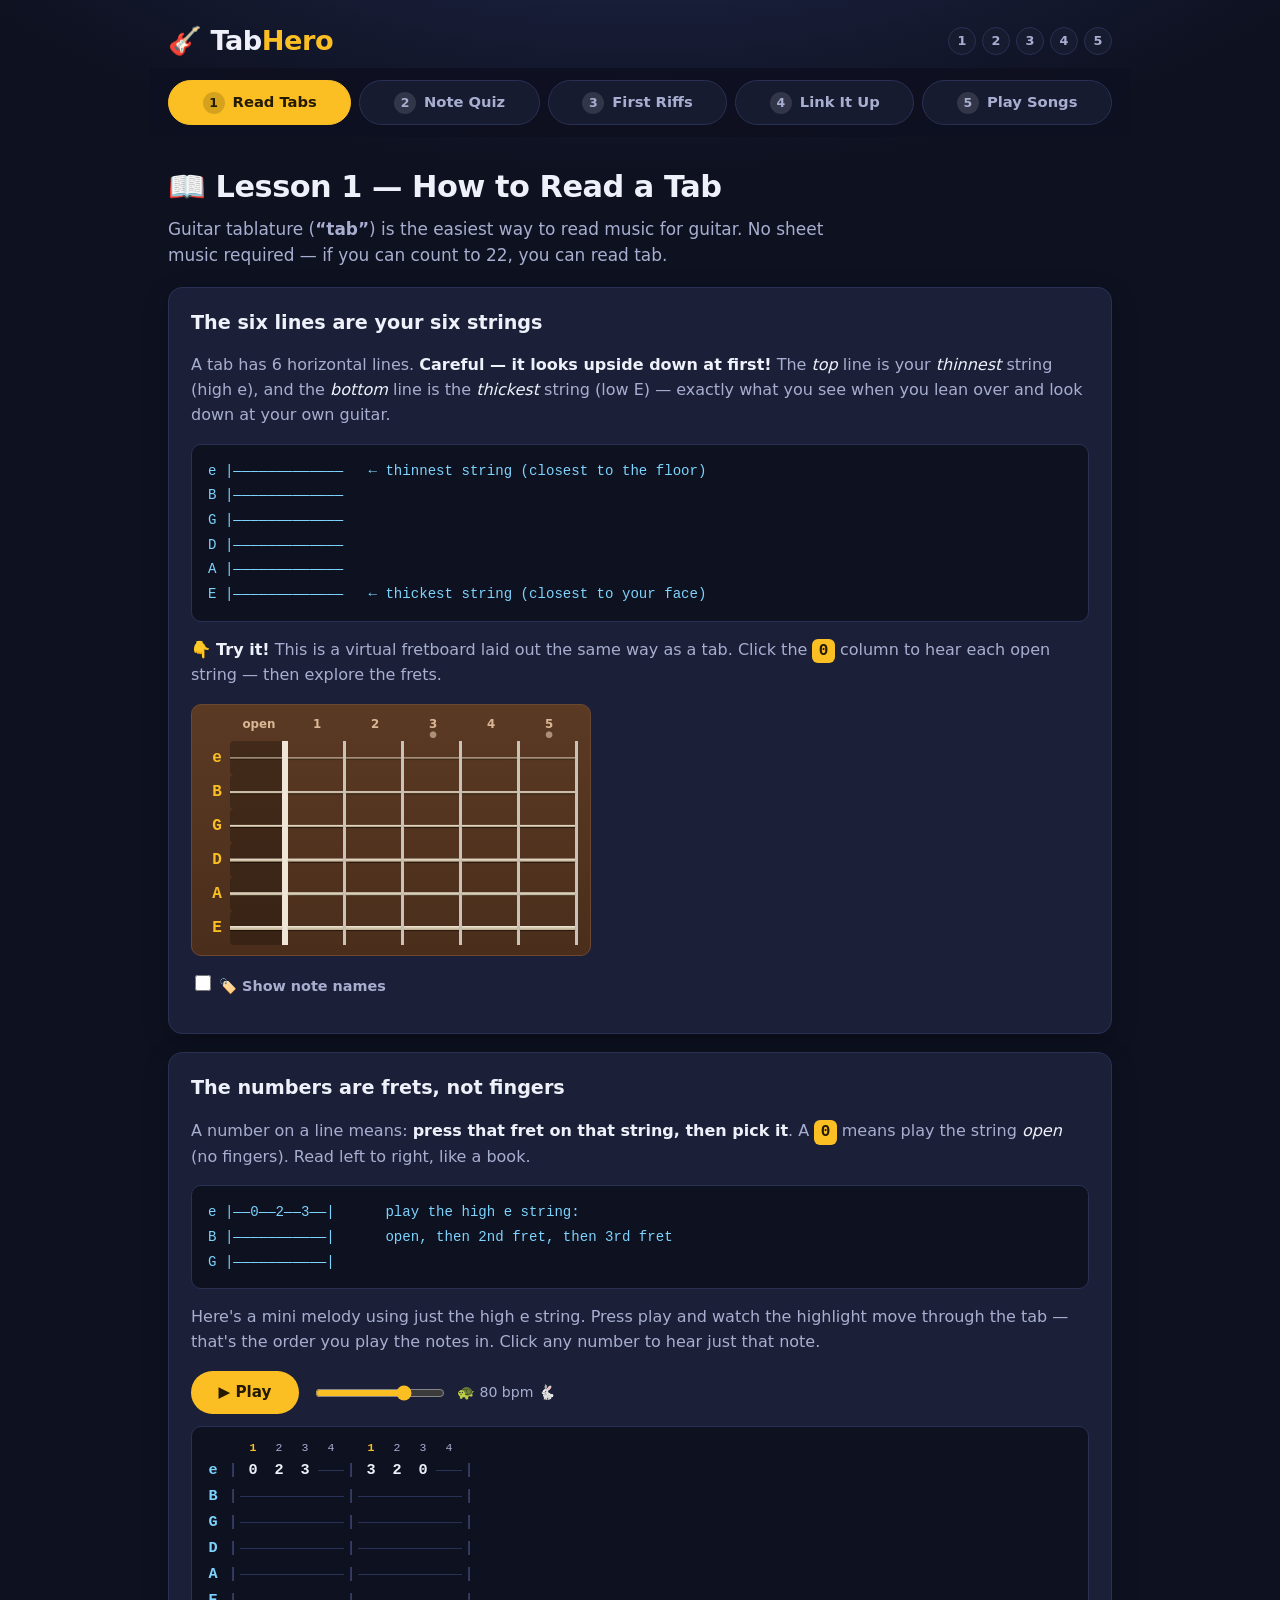
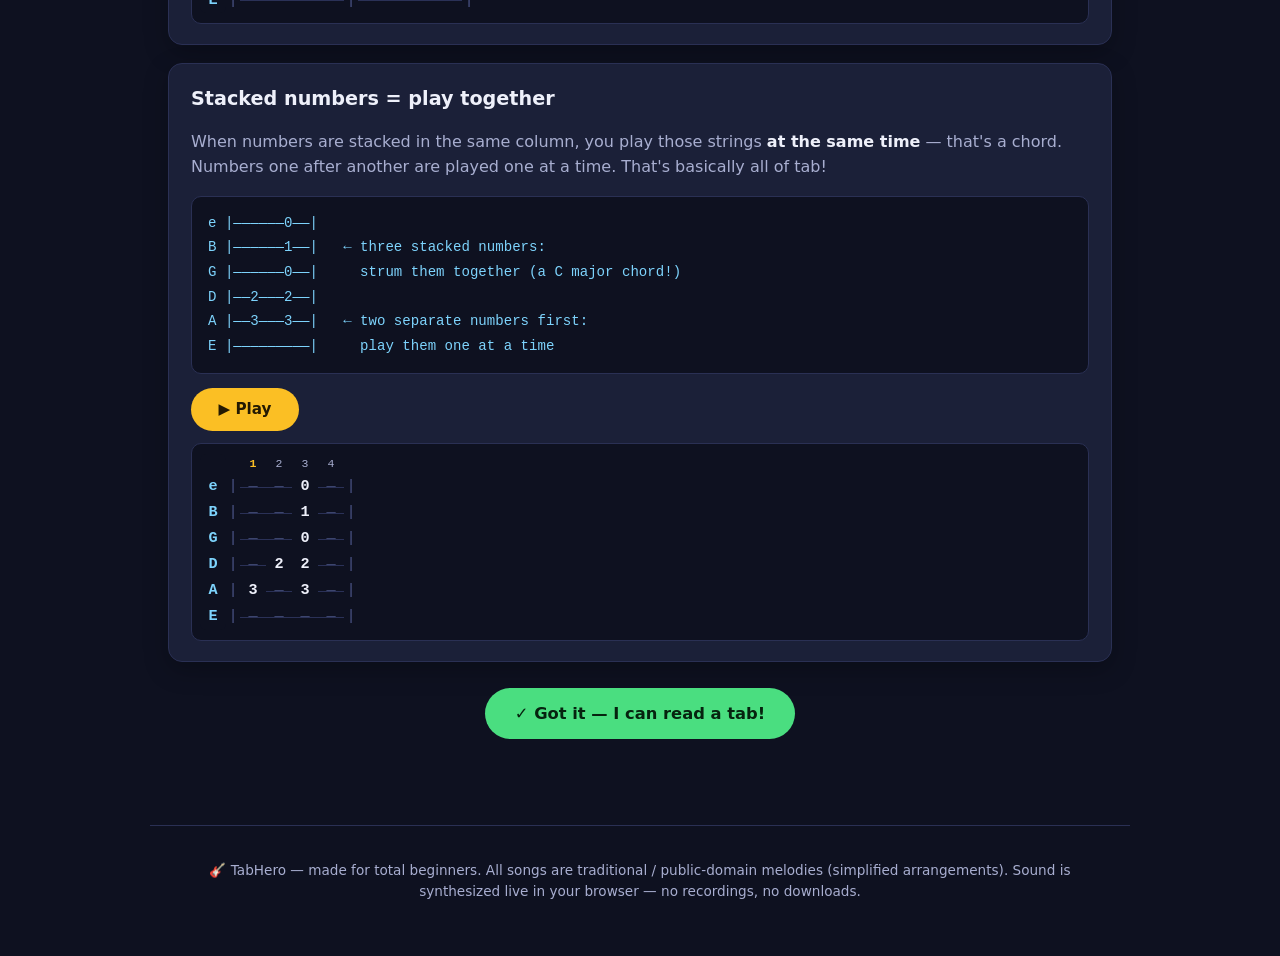
==== index.html @ ada60ce4 "Build TabHero: interactive guitar tab learning site Five-lesson single-page site for total beginners" ====
<!DOCTYPE html>
<html lang="en">
<head>
  <meta charset="UTF-8">
  <meta name="viewport" content="width=device-width, initial-scale=1.0">
  <title>TabHero — Learn Guitar Tabs the Fun Way</title>
  <meta name="description" content="An interactive, beginner-friendly way to learn to read guitar tabs, link riffs together, and play real songs in time.">
  <link rel="stylesheet" href="css/style.css">
  <link rel="icon" href="data:image/svg+xml,<svg xmlns='http://www.w3.org/2000/svg' viewBox='0 0 100 100'><text y='.9em' font-size='90'>🎸</text></svg>">
</head>
<body>

<header class="site-header">
  <div class="logo">🎸 <span>Tab<em>Hero</em></span></div>
  <div class="progress-pips" id="progress-pips" title="Your lesson progress"></div>
</header>

<nav class="lesson-nav" id="lesson-nav">
  <button data-lesson="1"><span class="step">1</span> Read Tabs</button>
  <button data-lesson="2"><span class="step">2</span> Note Quiz</button>
  <button data-lesson="3"><span class="step">3</span> First Riffs</button>
  <button data-lesson="4"><span class="step">4</span> Link It Up</button>
  <button data-lesson="5"><span class="step">5</span> Play Songs</button>
</nav>

<main>

  <!-- ══════════════ LESSON 1 : READING TABS ══════════════ -->
  <section class="lesson" id="lesson-1">
    <h1>📖 Lesson 1 — How to Read a Tab</h1>
    <p class="lead">Guitar tablature (<strong>“tab”</strong>) is the easiest way to read music for guitar.
    No sheet music required — if you can count to 22, you can read tab.</p>

    <div class="card">
      <h2>The six lines are your six strings</h2>
      <p>A tab has 6 horizontal lines. <strong>Careful — it looks upside down at first!</strong>
      The <em>top</em> line is your <em>thinnest</em> string (high&nbsp;e), and the <em>bottom</em> line is the
      <em>thickest</em> string (low&nbsp;E) — exactly what you see when you lean over and look down at your own guitar.</p>
      <pre class="tab-example">e |—————————————   ← thinnest string (closest to the floor)
B |—————————————
G |—————————————
D |—————————————
A |—————————————
E |—————————————   ← thickest string (closest to your face)</pre>
      <p>👇 <strong>Try it!</strong> This is a virtual fretboard laid out the same way as a tab.
      Click the <span class="chip">0</span> column to hear each open string — then explore the frets.</p>
      <div id="fretboard-intro"></div>
    </div>

    <div class="card">
      <h2>The numbers are frets, not fingers</h2>
      <p>A number on a line means: <strong>press that fret on that string, then pick it</strong>.
      A <span class="chip">0</span> means play the string <em>open</em> (no fingers). Read left&nbsp;to&nbsp;right, like a book.</p>
      <pre class="tab-example">e |——0——2——3——|      play the high e string:
B |———————————|      open, then 2nd fret, then 3rd fret
G |———————————|</pre>
      <p>Here's a mini melody using just the high e string. Press play and watch the
      highlight move through the tab — that's the order you play the notes in. Click any number to hear just that note.</p>
      <div id="player-demo1"></div>
    </div>

    <div class="card">
      <h2>Stacked numbers = play together</h2>
      <p>When numbers are stacked in the same column, you play those strings <strong>at the same time</strong> —
      that's a chord. Numbers one after another are played one at a time. That's basically all of tab!</p>
      <pre class="tab-example">e |——————0——|
B |——————1——|   ← three stacked numbers:
G |——————0——|     strum them together (a C major chord!)
D |——2———2——|
A |——3———3——|   ← two separate numbers first:
E |—————————|     play them one at a time</pre>
      <div id="player-demo2"></div>
    </div>

    <div class="done-row">
      <button class="btn btn-done" data-complete="1">✓ Got it — I can read a tab!</button>
    </div>
  </section>

  <!-- ══════════════ LESSON 2 : NOTE QUIZ ══════════════ -->
  <section class="lesson" id="lesson-2" hidden>
    <h1>🎯 Lesson 2 — Find That Note!</h1>
    <p class="lead">Time to make it stick. We show you a note in tab —
    you find it on the fretboard. Get <strong>8 out of 10</strong> to pass.</p>

    <div class="card quiz-card">
      <div class="quiz-status">
        <span id="quiz-round">Ready?</span>
        <span id="quiz-score"></span>
        <span id="quiz-best"></span>
      </div>
      <div class="quiz-stage">
        <div class="quiz-prompt">
          <p id="quiz-instruction">Press <strong>Start</strong> and click the fretboard position shown in the tab.</p>
          <pre class="tab-example quiz-tab" id="quiz-tab" hidden></pre>
          <div id="quiz-feedback" class="quiz-feedback"></div>
        </div>
        <div id="fretboard-quiz"></div>
      </div>
      <div class="quiz-controls">
        <button class="btn btn-primary" id="quiz-start">▶ Start Quiz</button>
      </div>
    </div>
  </section>

  <!-- ══════════════ LESSON 3 : FIRST RIFFS ══════════════ -->
  <section class="lesson" id="lesson-3" hidden>
    <h1>🤘 Lesson 3 — Your First Riffs</h1>
    <p class="lead">A <strong>riff</strong> is a short, repeatable phrase — the LEGO brick of every song.
    Learn each one slowly, loop it until it's boring, <em>then</em> speed it up.</p>

    <div class="card">
      <h2>Riff 1 · “Thunder Steps” <span class="tag">one string only</span></h2>
      <p>Everything happens on the low E string (bottom line). Use the
      <strong>Loop</strong> switch and drag the tempo down to 60–70% until your fingers know the way.</p>
      <div id="player-riff1"></div>
    </div>

    <div class="card">
      <h2>Riff 2 · “The Staircase” <span class="tag">E minor pentatonic</span></h2>
      <p>This walks up the most famous scale in rock — up one bar, back down the next.
      Notice how the tab moves from the bottom line (thick strings) toward the top (thin strings) as the notes go higher.</p>
      <div id="player-riff2"></div>
    </div>

    <div class="card">
      <h2>Riff 3 · “Boogie Bar” <span class="tag">two notes at once</span></h2>
      <p>Stacked numbers! Hold the low E open and rock your finger between frets 2 and 4 on the A string.
      This exact move powers about a million blues and rock'n'roll songs.</p>
      <div id="player-riff3"></div>
    </div>

    <div class="done-row">
      <button class="btn btn-done" data-complete="3">✓ I can play a riff!</button>
    </div>
  </section>

  <!-- ══════════════ LESSON 4 : LINKING ══════════════ -->
  <section class="lesson" id="lesson-4" hidden>
    <h1>🔗 Lesson 4 — Link It Up</h1>
    <p class="lead">Songs are just riffs glued together <strong>without stopping the beat</strong>.
    The secret: while your pick plays the <em>last</em> note of riff A, your eyes and fretting hand
    are already moving to the <em>first</em> note of riff B.</p>

    <div class="card">
      <h2>Step 1 · Riff A, on its own</h2>
      <div id="player-linkA"></div>
    </div>
    <div class="card">
      <h2>Step 2 · Riff B, on its own</h2>
      <p>Same shape as riff A, moved to the A string — so the transition is just a small hop of your hand.</p>
      <div id="player-linkB"></div>
    </div>
    <div class="card">
      <h2>Step 3 · A + B, seamlessly</h2>
      <p>Now play them back-to-back. Turn on <strong>Loop</strong> and keep going around: A → B → A → B…
      If you stumble at the seam, slow down — a clean slow loop beats a sloppy fast one, every time.</p>
      <div id="player-linkAB"></div>
      <div class="trainer-row">
        <label class="switch-label">
          <input type="checkbox" id="speed-trainer">
          <span>🚀 <strong>Speed Trainer</strong> — each time the loop repeats, tempo climbs +5% (up to 120%). How far can you keep up?</span>
        </label>
      </div>
    </div>

    <div class="done-row">
      <button class="btn btn-done" data-complete="4">✓ I can link riffs together!</button>
    </div>
  </section>

  <!-- ══════════════ LESSON 5 : SONGS ══════════════ -->
  <section class="lesson" id="lesson-5" hidden>
    <h1>🎵 Lesson 5 — Play Real Songs</h1>
    <p class="lead">Everything comes together: read the tab, keep the timing, play the song.
    Use <strong>Listen</strong> to hear it, then flip on <strong>🎮 Play-Along</strong> to test your timing —
    tap <kbd>Space</kbd> (or the big pad) exactly when each note should sound. You get a 4-beat count-in.</p>

    <div class="song-picker" id="song-picker"></div>

    <div class="card">
      <div class="song-header">
        <h2 id="song-title"></h2>
        <div class="song-stars" id="song-stars" title="Your best play-along score"></div>
      </div>
      <p id="song-blurb" class="song-blurb"></p>
      <div id="player-song"></div>

      <div class="playalong-row">
        <label class="switch-label">
          <input type="checkbox" id="playalong-toggle">
          <span>🎮 <strong>Play-Along Mode</strong> — you play the notes, we keep the beat</span>
        </label>
      </div>

      <div id="playalong-ui" hidden>
        <div class="pa-hud">
          <div class="pa-stat"><span id="pa-combo">0</span><label>combo</label></div>
          <div class="pa-msg" id="pa-msg">Press play, wait for the count-in…</div>
          <div class="pa-stat"><span id="pa-score">0</span><label>points</label></div>
        </div>
        <button id="tap-pad" class="tap-pad">TAP<small>or press Space</small></button>
      </div>
      <div id="pa-results" class="pa-results" hidden></div>
    </div>
  </section>

</main>

<footer class="site-footer">
  <p>🎸 TabHero — made for total beginners. All songs are traditional / public-domain melodies (simplified arrangements).
  Sound is synthesized live in your browser — no recordings, no downloads.</p>
</footer>

<script src="js/audio.js"></script>
<script src="js/data.js"></script>
<script src="js/fretboard.js"></script>
<script src="js/tabplayer.js"></script>
<script src="js/main.js"></script>
</body>
</html>
---- css/style.css ----
/* TabHero — warm stage-light look: dark navy, amber accents. */

:root {
  --bg: #0e1120;
  --bg-soft: #171b30;
  --card: #1b2038;
  --card-edge: #2a3054;
  --ink: #eef0fa;
  --ink-dim: #a8aed0;
  --amber: #fbbf24;
  --amber-deep: #f59e0b;
  --orange: #fb7742;
  --green: #4ade80;
  --red: #f87171;
  --blue: #7dd3fc;
  --radius: 14px;
  --mono: "SFMono-Regular", Consolas, "Liberation Mono", Menlo, monospace;
}

* { box-sizing: border-box; }

body {
  margin: 0;
  background: var(--bg);
  background-image: radial-gradient(1100px 500px at 50% -180px, #232b52 0%, transparent 70%);
  color: var(--ink);
  font-family: system-ui, -apple-system, "Segoe UI", Roboto, sans-serif;
  line-height: 1.55;
}

main { max-width: 980px; margin: 0 auto; padding: 0 18px 60px; }

/* ── header & nav ─────────────────────────────────────────── */

.site-header {
  display: flex; align-items: center; justify-content: space-between;
  max-width: 980px; margin: 0 auto; padding: 20px 18px 6px;
}
.logo { font-size: 1.7rem; font-weight: 800; letter-spacing: -0.5px; }
.logo em { color: var(--amber); font-style: normal; }

.progress-pips { display: flex; gap: 6px; }
.pip {
  width: 28px; height: 28px; border-radius: 50%;
  display: grid; place-items: center;
  font-size: 0.8rem; font-weight: 700;
  background: var(--bg-soft); color: var(--ink-dim);
  border: 1px solid var(--card-edge);
}
.pip.done { background: var(--green); color: #06230f; border-color: var(--green); }

.lesson-nav {
  position: sticky; top: 0; z-index: 20;
  display: flex; gap: 8px; flex-wrap: wrap;
  max-width: 980px; margin: 0 auto; padding: 12px 18px;
  background: color-mix(in srgb, var(--bg) 88%, transparent);
  backdrop-filter: blur(8px);
}
.lesson-nav button {
  flex: 1 1 auto;
  display: flex; align-items: center; justify-content: center; gap: 8px;
  padding: 10px 14px;
  font: inherit; font-weight: 650; font-size: 0.92rem;
  color: var(--ink-dim);
  background: var(--bg-soft);
  border: 1px solid var(--card-edge);
  border-radius: 999px;
  cursor: pointer;
  transition: all 0.15s;
}
.lesson-nav button:hover { color: var(--ink); border-color: var(--amber-deep); }
.lesson-nav button.active {
  background: var(--amber); border-color: var(--amber);
  color: #241a02;
}
.lesson-nav .step {
  width: 22px; height: 22px; border-radius: 50%;
  display: grid; place-items: center;
  background: rgba(255,255,255,0.12);
  font-size: 0.78rem;
}
.lesson-nav button.active .step { background: rgba(0,0,0,0.15); }
.lesson-nav button.done .step { background: var(--green); color: #06230f; }
.lesson-nav button.done .step::before { content: "✓"; }
.lesson-nav button.done .step { font-size: 0; }
.lesson-nav button.done .step::before { font-size: 0.78rem; }

/* ── lessons & cards ──────────────────────────────────────── */

.lesson h1 { font-size: 1.9rem; margin: 26px 0 6px; letter-spacing: -0.5px; }
.lead { color: var(--ink-dim); font-size: 1.06rem; max-width: 62ch; margin-top: 0; }

.card {
  background: var(--card);
  border: 1px solid var(--card-edge);
  border-radius: var(--radius);
  padding: 20px 22px;
  margin: 18px 0;
  box-shadow: 0 8px 24px rgba(0, 0, 0, 0.25);
}
.card h2 { margin: 0 0 8px; font-size: 1.2rem; }
.card p { color: var(--ink-dim); }
.card strong, .card em { color: var(--ink); }

.tag {
  font-size: 0.72rem; font-weight: 700; text-transform: uppercase; letter-spacing: 0.06em;
  background: rgba(125, 211, 252, 0.14); color: var(--blue);
  padding: 3px 9px; border-radius: 999px; vertical-align: 2px; margin-left: 6px;
}
.chip {
  display: inline-block; min-width: 1.4em; text-align: center;
  background: var(--amber); color: #241a02;
  border-radius: 6px; font-weight: 800; font-family: var(--mono); padding: 0 4px;
}
kbd {
  background: var(--bg-soft); border: 1px solid var(--card-edge); border-bottom-width: 3px;
  border-radius: 6px; padding: 1px 8px; font-family: var(--mono); font-size: 0.9em;
}

.tab-example {
  font-family: var(--mono);
  font-size: 0.88rem;
  line-height: 1.75;
  background: var(--bg);
  border: 1px solid var(--card-edge);
  border-radius: 10px;
  padding: 14px 16px;
  overflow-x: auto;
  color: var(--blue);
}

.done-row { text-align: center; margin: 26px 0; }

/* ── buttons ──────────────────────────────────────────────── */

.btn {
  font: inherit; font-weight: 700;
  border: none; border-radius: 999px;
  padding: 10px 22px;
  cursor: pointer;
  transition: transform 0.1s, filter 0.15s;
}
.btn:hover { filter: brightness(1.1); }
.btn:active { transform: scale(0.96); }
.btn-primary { background: var(--amber); color: #241a02; }
.btn-done { background: var(--green); color: #06230f; font-size: 1.02rem; padding: 13px 30px; }
.btn-done.celebrate { animation: pop-in 0.35s; }
@keyframes pop-in { 0% { transform: scale(0.8); } 60% { transform: scale(1.12); } 100% { transform: scale(1); } }

/* ── tab player ───────────────────────────────────────────── */

.tabplayer { margin-top: 14px; }

.tp-controls {
  display: flex; align-items: center; gap: 14px; flex-wrap: wrap;
  margin-bottom: 12px;
}
.btn-play {
  background: var(--amber); color: #241a02;
  min-width: 108px;
  font-size: 0.95rem;
}
.btn-play.playing { background: var(--orange); color: #2b0d02; }
.tp-status { color: var(--amber); font-weight: 700; min-width: 90px; }
.tp-status:empty { display: none; }

.tp-tempo { display: flex; align-items: center; gap: 10px; color: var(--ink-dim); font-size: 0.88rem; }
.tp-tempo input[type="range"] { accent-color: var(--amber); width: 130px; }
.tp-toggle {
  color: var(--ink-dim); font-size: 0.9rem; font-weight: 600;
  display: inline-flex; align-items: center; gap: 4px; cursor: pointer;
  user-select: none;
}
.tp-toggle input { accent-color: var(--amber); width: 16px; height: 16px; }

.tab-scroll {
  overflow-x: auto;
  background: var(--bg);
  border: 1px solid var(--card-edge);
  border-radius: 10px;
  padding: 10px 8px;
  scrollbar-color: var(--card-edge) transparent;
}
.tab-grid { display: flex; width: max-content; }

.tab-col { display: flex; flex-direction: column; border-radius: 6px; }
.tab-cell {
  font-family: var(--mono);
  font-size: 0.95rem;
  min-width: 26px; height: 26px;
  display: grid; place-items: center;
  color: #3d466f;
  position: relative;
}
/* draw the string line through every cell */
.tab-cell::before {
  content: ""; position: absolute; left: 0; right: 0; top: 50%;
  border-top: 1px solid #2a3157; z-index: 0;
}
.tab-cell { z-index: 1; }
.tab-cell > * { position: relative; }
.tab-beat {
  height: 20px; font-size: 0.72rem; color: var(--ink-dim);
  display: grid; place-items: center; font-family: var(--mono);
}
.tab-beat-one { color: var(--amber); font-weight: 700; }

.tab-note {
  color: var(--ink);
  font-weight: 700;
  cursor: pointer;
  background: var(--bg);
}
.tab-note::before { border-top-color: transparent; }
.tab-note:hover { color: var(--amber); }
.tab-note.plucked { color: var(--amber); transform: scale(1.3); transition: transform 0.15s; }

.tab-legend { position: sticky; left: 0; z-index: 3; background: var(--bg); }
.tab-legend .tab-name { color: var(--blue); font-weight: 700; }
.tab-legend .tab-cell::before { display: none; }
.tab-bar .tab-cell { color: #4a5486; min-width: 14px; }
.tab-bar .tab-cell::before { display: none; }

.tab-col.playing { background: rgba(251, 191, 36, 0.18); box-shadow: inset 0 0 0 1px var(--amber-deep); }
.tab-col.playing .tab-note { color: var(--amber); }

.tab-col.hit-perfect { background: rgba(74, 222, 128, 0.22); }
.tab-col.hit-good { background: rgba(251, 191, 36, 0.22); }
.tab-col.hit-miss { background: rgba(248, 113, 113, 0.22); }

/* ── fretboard ────────────────────────────────────────────── */

.fretboard-wrap { margin: 16px 0; }
.fretboard {
  display: inline-block;
  background: linear-gradient(180deg, #5b3a24, #4a2e1b);
  border: 1px solid #6d4830;
  border-radius: 10px;
  padding: 10px 12px;
  max-width: 100%;
  overflow-x: auto;
}
.fb-row { display: flex; }
.fb-label {
  width: 26px; display: grid; place-items: center;
  color: var(--amber); font-weight: 800; font-family: var(--mono);
}
.fb-head .fb-label { color: transparent; }
.fb-fretnum {
  width: 58px; text-align: center; color: #d9b795;
  font-size: 0.74rem; font-weight: 700; padding-bottom: 4px;
  position: relative;
}
.fb-fretnum.fb-dot::after {
  content: "●"; display: block; color: rgba(255, 232, 200, 0.5); font-size: 0.55rem; line-height: 0.4;
}
.fb-cell {
  width: 58px; height: 34px;
  position: relative;
  border-right: 3px solid #c9c2b8; /* fret wire */
  display: grid; place-items: center;
}
.fb-open { border-right: 6px solid #efe6d8; background: rgba(0,0,0,0.25); border-radius: 4px 0 0 4px; }
.fb-cell::before {
  content: ""; position: absolute; left: 0; right: 0; top: 50%;
  height: var(--string-weight, 2px);
  transform: translateY(-50%);
  background: linear-gradient(180deg, #f0e8d8, #b9a888);
  box-shadow: 0 1px 1px rgba(0,0,0,0.5);
}
.fb-btn {
  position: relative; z-index: 2;
  width: 26px; height: 26px; border-radius: 50%;
  background: transparent; border: none; cursor: pointer;
  transition: background 0.12s;
}
.fb-btn:hover { background: rgba(251, 191, 36, 0.35); }
.fb-btn.ring { animation: pluck-ring 0.45s ease-out; }
@keyframes pluck-ring {
  0% { box-shadow: 0 0 0 0 rgba(251, 191, 36, 0.8); background: var(--amber); }
  100% { box-shadow: 0 0 0 16px rgba(251, 191, 36, 0); background: transparent; }
}
.fb-btn.reveal { background: var(--green); box-shadow: 0 0 0 4px rgba(74, 222, 128, 0.4); }
.show-names .fb-btn::after {
  content: attr(data-note);
  position: absolute; inset: 0;
  display: grid; place-items: center;
  font-size: 0.68rem; font-weight: 800; color: #2b1c08;
  background: rgba(240, 232, 216, 0.92); border-radius: 50%;
}
.fb-names-toggle { display: block; margin-top: 8px; }

/* ── quiz ─────────────────────────────────────────────────── */

.quiz-status {
  display: flex; gap: 18px; align-items: baseline;
  font-weight: 700; margin-bottom: 10px; min-height: 1.4em;
}
#quiz-round { color: var(--amber); }
#quiz-score { color: var(--ink-dim); }
#quiz-best { color: var(--ink-dim); margin-left: auto; font-weight: 600; font-size: 0.9rem; }
.quiz-stage { display: flex; gap: 26px; flex-wrap: wrap; align-items: flex-start; }
.quiz-prompt { flex: 0 1 260px; }
.quiz-tab { margin: 10px 0; font-size: 0.95rem; }
.quiz-feedback { font-weight: 800; font-size: 1.05rem; min-height: 1.6em; }
.quiz-feedback.ok { color: var(--green); }
.quiz-feedback.bad { color: var(--red); }
.quiz-controls { margin-top: 14px; }

/* ── lesson 4 ─────────────────────────────────────────────── */

.trainer-row { margin-top: 14px; }
.switch-label {
  display: flex; gap: 10px; align-items: flex-start; cursor: pointer;
  color: var(--ink-dim);
}
.switch-label input { accent-color: var(--amber); width: 18px; height: 18px; margin-top: 3px; flex-shrink: 0; }

/* ── lesson 5 : songs & play-along ────────────────────────── */

.song-picker { display: flex; gap: 10px; flex-wrap: wrap; margin: 18px 0 4px; }
.song-chip {
  font: inherit; text-align: left;
  background: var(--bg-soft); color: var(--ink);
  border: 1px solid var(--card-edge); border-radius: 12px;
  padding: 10px 14px; cursor: pointer;
  display: flex; flex-direction: column; gap: 2px;
  transition: border-color 0.15s, background 0.15s;
}
.song-chip:hover { border-color: var(--amber-deep); }
.song-chip.active { border-color: var(--amber); background: rgba(251, 191, 36, 0.1); }
.song-meta { font-size: 0.78rem; color: var(--amber); letter-spacing: 0.1em; }

.song-header { display: flex; align-items: baseline; justify-content: space-between; gap: 12px; flex-wrap: wrap; }
.song-stars { color: var(--amber); font-size: 1.25rem; letter-spacing: 0.15em; }
.song-blurb { margin-top: 2px; }

.playalong-row { margin-top: 16px; }

.pa-hud {
  display: flex; align-items: center; justify-content: space-between; gap: 14px;
  background: var(--bg); border: 1px solid var(--card-edge); border-radius: 12px;
  padding: 12px 18px; margin-top: 14px;
}
.pa-stat { text-align: center; min-width: 64px; }
.pa-stat span { font-size: 1.5rem; font-weight: 800; color: var(--amber); display: block; }
.pa-stat label { font-size: 0.7rem; text-transform: uppercase; letter-spacing: 0.1em; color: var(--ink-dim); }
.pa-msg { font-weight: 800; font-size: 1.05rem; text-align: center; flex: 1; }

.tap-pad {
  display: block; width: 100%; margin-top: 12px;
  font: inherit; font-size: 1.5rem; font-weight: 900; letter-spacing: 0.2em;
  padding: 22px;
  background: linear-gradient(180deg, var(--amber), var(--amber-deep));
  color: #241a02; border: none; border-radius: 16px;
  cursor: pointer;
  touch-action: manipulation;
  user-select: none;
  box-shadow: 0 6px 0 #92600a;
}
.tap-pad small { display: block; font-size: 0.7rem; letter-spacing: 0.1em; font-weight: 700; opacity: 0.7; }
.tap-pad:active, .tap-pad.pop { transform: translateY(3px); box-shadow: 0 3px 0 #92600a; }
.tap-pad.pop { animation: pad-flash 0.18s; }
@keyframes pad-flash { 0% { filter: brightness(1.35); } 100% { filter: brightness(1); } }

.pa-results {
  text-align: center; margin-top: 16px; padding: 20px;
  background: var(--bg); border: 1px solid var(--amber-deep); border-radius: 12px;
}
.pa-final-stars { font-size: 2.2rem; color: var(--amber); letter-spacing: 0.2em; }
.pa-final-pct { font-size: 1.3rem; font-weight: 800; margin-top: 4px; }
.pa-final-detail { color: var(--ink-dim); margin-top: 6px; }
.pa-final-tip { margin-top: 10px; color: var(--blue); font-weight: 600; }

/* ── footer ───────────────────────────────────────────────── */

.site-footer {
  max-width: 980px; margin: 0 auto; padding: 20px 18px 40px;
  color: var(--ink-dim); font-size: 0.85rem; text-align: center;
  border-top: 1px solid var(--card-edge);
}

@media (max-width: 640px) {
  .lesson-nav button { font-size: 0.8rem; padding: 8px 10px; }
  .lesson-nav .step { display: none; }
  .fb-cell, .fb-fretnum { width: 44px; }
  .quiz-stage { flex-direction: column; }
}
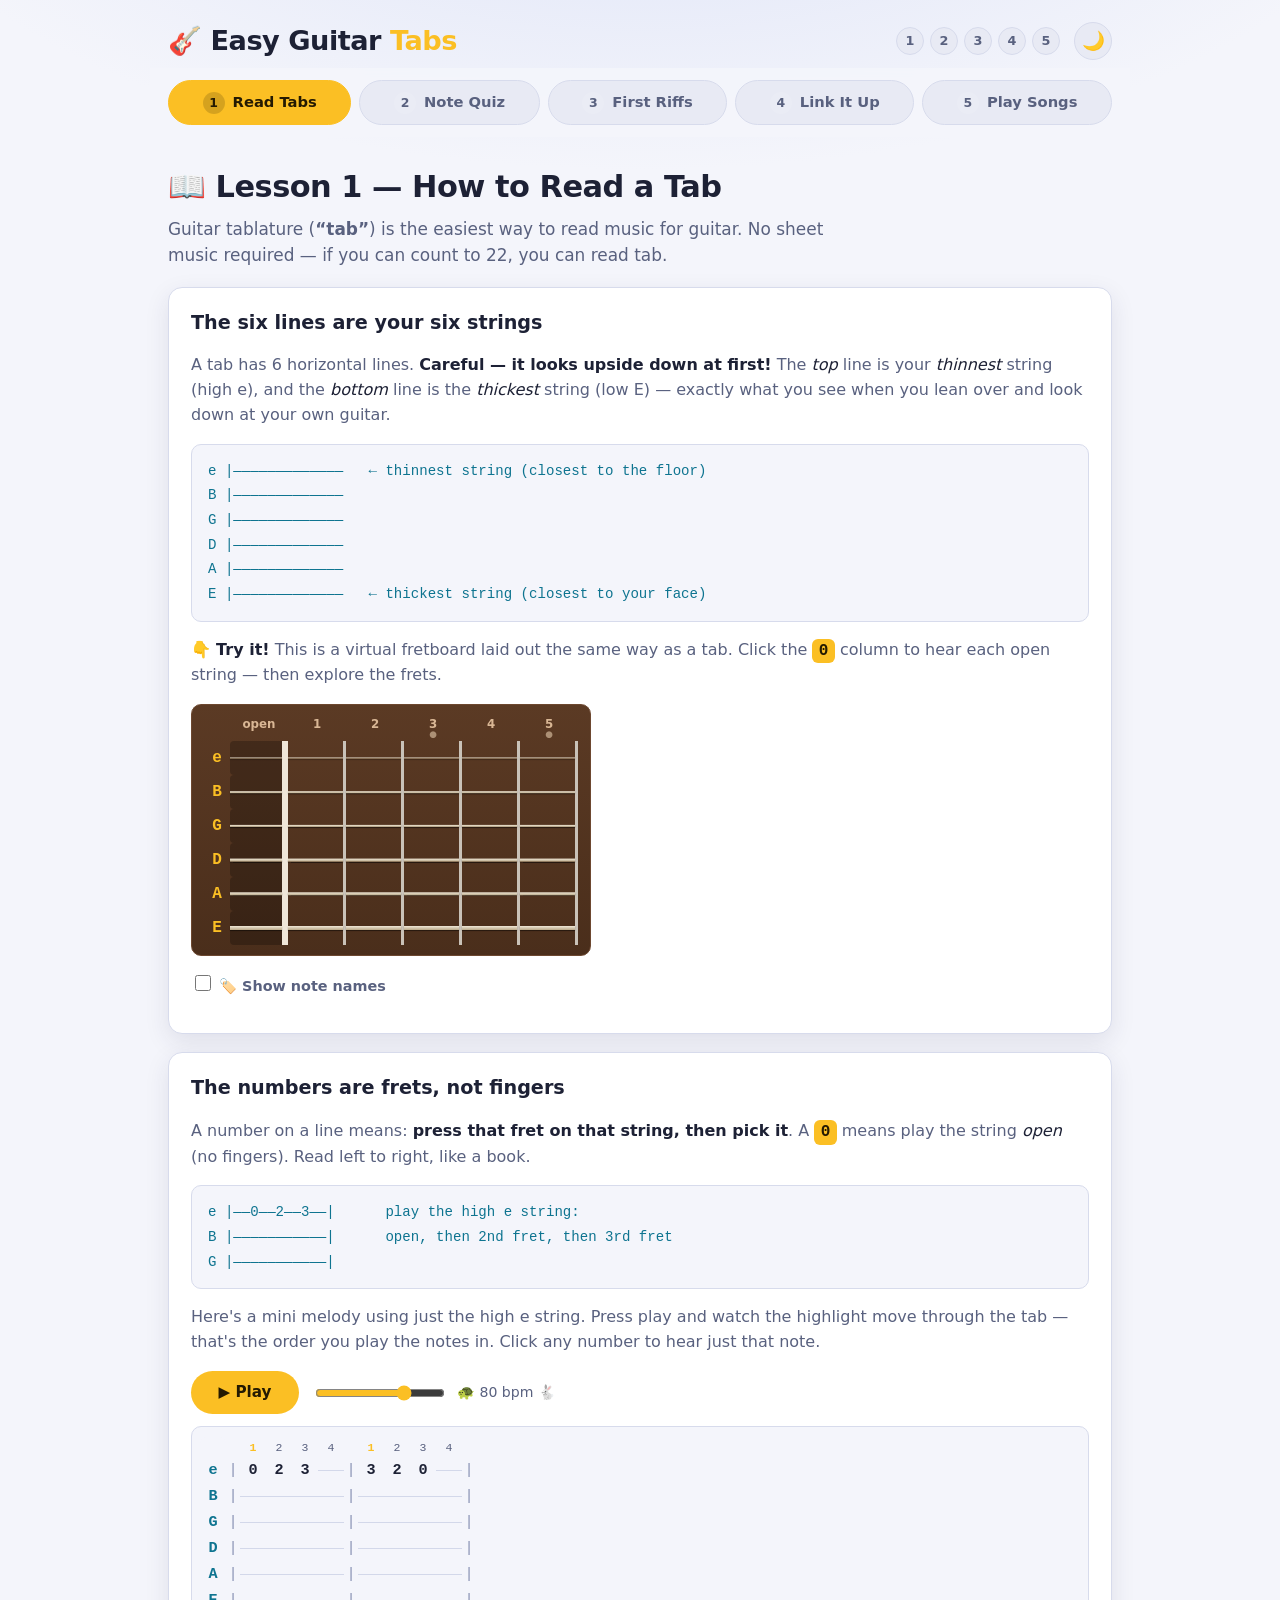
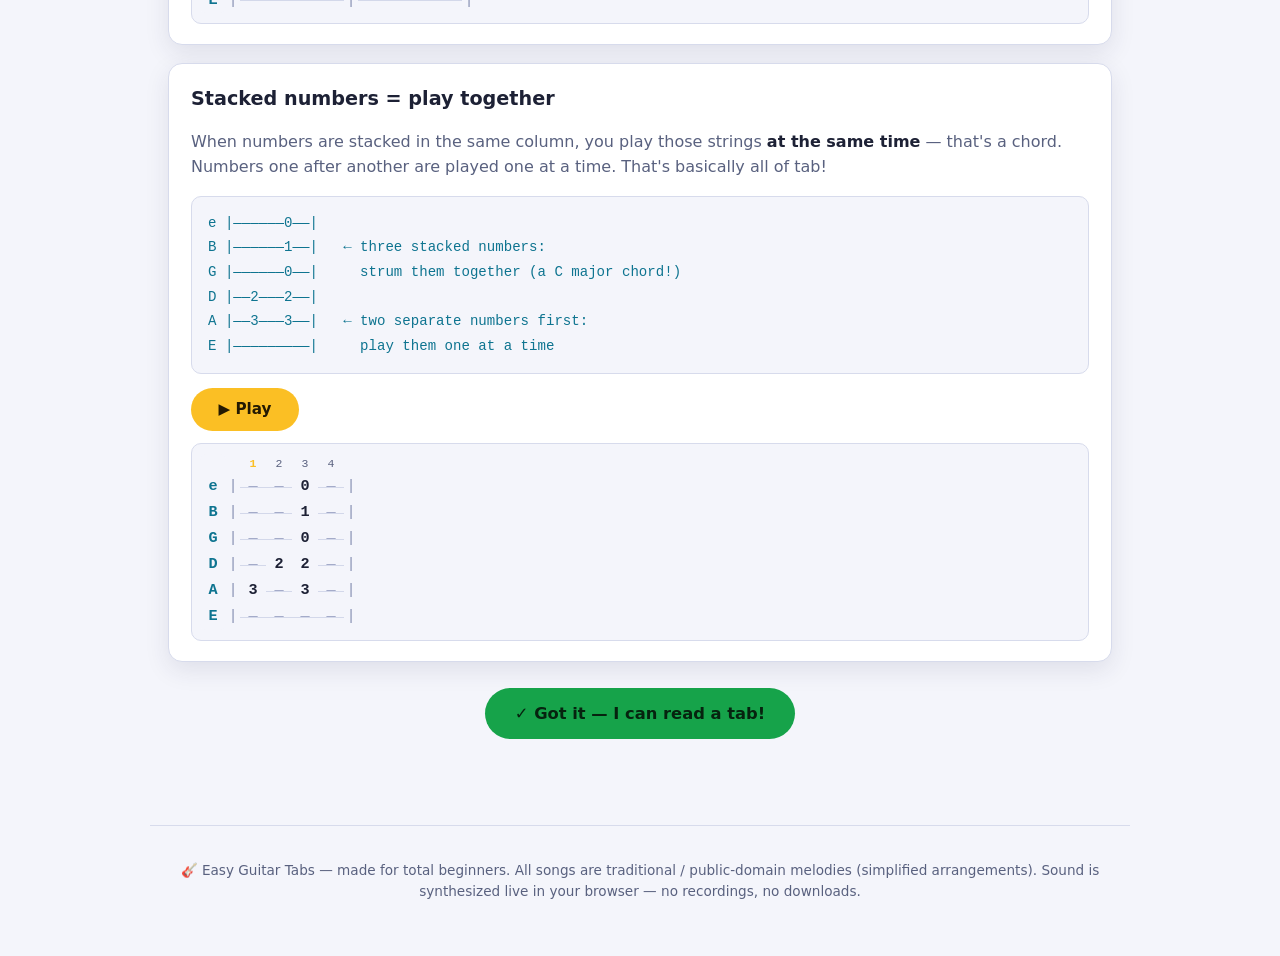
==== commit 3e0cc5a5: "Rename to Easy Guitar Tabs and add light/dark mode Theme follows the system preference on first visi" ====
--- a/index.html
+++ b/index.html
@@ -3,7 +3,7 @@
 <head>
   <meta charset="UTF-8">
   <meta name="viewport" content="width=device-width, initial-scale=1.0">
-  <title>TabHero — Learn Guitar Tabs the Fun Way</title>
+  <title>Easy Guitar Tabs — Learn Guitar Tabs the Fun Way</title>
   <meta name="description" content="An interactive, beginner-friendly way to learn to read guitar tabs, link riffs together, and play real songs in time.">
   <link rel="stylesheet" href="css/style.css">
   <link rel="icon" href="data:image/svg+xml,<svg xmlns='http://www.w3.org/2000/svg' viewBox='0 0 100 100'><text y='.9em' font-size='90'>🎸</text></svg>">
@@ -11,8 +11,11 @@
 <body>
 
 <header class="site-header">
-  <div class="logo">🎸 <span>Tab<em>Hero</em></span></div>
-  <div class="progress-pips" id="progress-pips" title="Your lesson progress"></div>
+  <div class="logo">🎸 <span>Easy Guitar <em>Tabs</em></span></div>
+  <div class="header-right">
+    <div class="progress-pips" id="progress-pips" title="Your lesson progress"></div>
+    <button id="theme-toggle" class="theme-toggle" title="Switch to light mode" aria-label="Toggle light/dark mode">☀️</button>
+  </div>
 </header>
 
 <nav class="lesson-nav" id="lesson-nav">
@@ -208,7 +211,7 @@
 </main>
 
 <footer class="site-footer">
-  <p>🎸 TabHero — made for total beginners. All songs are traditional / public-domain melodies (simplified arrangements).
+  <p>🎸 Easy Guitar Tabs — made for total beginners. All songs are traditional / public-domain melodies (simplified arrangements).
   Sound is synthesized live in your browser — no recordings, no downloads.</p>
 </footer>
 
--- a/css/style.css
+++ b/css/style.css
@@ -1,4 +1,5 @@
-/* TabHero — warm stage-light look: dark navy, amber accents. */
+/* Easy Guitar Tabs — warm stage-light look: dark navy, amber accents.
+ * Light theme swaps the variables below via [data-theme="light"]. */
 
 :root {
   --bg: #0e1120;
@@ -13,8 +14,32 @@
   --green: #4ade80;
   --red: #f87171;
   --blue: #7dd3fc;
+  --halo: #232b52;
+  --tab-dash: #3d466f;
+  --tab-line: #2a3157;
+  --tab-bar-ink: #4a5486;
+  --shadow: 0 8px 24px rgba(0, 0, 0, 0.25);
   --radius: 14px;
   --mono: "SFMono-Regular", Consolas, "Liberation Mono", Menlo, monospace;
+  color-scheme: dark;
+}
+
+:root[data-theme="light"] {
+  --bg: #f4f5fb;
+  --bg-soft: #e8eaf4;
+  --card: #ffffff;
+  --card-edge: #d7dbec;
+  --ink: #1d2135;
+  --ink-dim: #59617f;
+  --green: #16a34a;
+  --red: #dc2626;
+  --blue: #0e7490;
+  --halo: #dde3f7;
+  --tab-dash: #a3abc9;
+  --tab-line: #d3d8ea;
+  --tab-bar-ink: #8a93b5;
+  --shadow: 0 8px 24px rgba(35, 43, 82, 0.1);
+  color-scheme: light;
 }
 
 * { box-sizing: border-box; }
@@ -22,7 +47,7 @@
 body {
   margin: 0;
   background: var(--bg);
-  background-image: radial-gradient(1100px 500px at 50% -180px, #232b52 0%, transparent 70%);
+  background-image: radial-gradient(1100px 500px at 50% -180px, var(--halo) 0%, transparent 70%);
   color: var(--ink);
   font-family: system-ui, -apple-system, "Segoe UI", Roboto, sans-serif;
   line-height: 1.55;
@@ -38,6 +63,19 @@
 }
 .logo { font-size: 1.7rem; font-weight: 800; letter-spacing: -0.5px; }
 .logo em { color: var(--amber); font-style: normal; }
+
+.header-right { display: flex; align-items: center; gap: 14px; }
+.theme-toggle {
+  width: 38px; height: 38px;
+  font-size: 1.15rem; line-height: 1;
+  background: var(--bg-soft);
+  border: 1px solid var(--card-edge);
+  border-radius: 50%;
+  cursor: pointer;
+  transition: border-color 0.15s, transform 0.1s;
+}
+.theme-toggle:hover { border-color: var(--amber-deep); }
+.theme-toggle:active { transform: scale(0.92); }
 
 .progress-pips { display: flex; gap: 6px; }
 .pip {
@@ -96,7 +134,7 @@
   border-radius: var(--radius);
   padding: 20px 22px;
   margin: 18px 0;
-  box-shadow: 0 8px 24px rgba(0, 0, 0, 0.25);
+  box-shadow: var(--shadow);
 }
 .card h2 { margin: 0 0 8px; font-size: 1.2rem; }
 .card p { color: var(--ink-dim); }
@@ -189,13 +227,13 @@
   font-size: 0.95rem;
   min-width: 26px; height: 26px;
   display: grid; place-items: center;
-  color: #3d466f;
+  color: var(--tab-dash);
   position: relative;
 }
 /* draw the string line through every cell */
 .tab-cell::before {
   content: ""; position: absolute; left: 0; right: 0; top: 50%;
-  border-top: 1px solid #2a3157; z-index: 0;
+  border-top: 1px solid var(--tab-line); z-index: 0;
 }
 .tab-cell { z-index: 1; }
 .tab-cell > * { position: relative; }
@@ -218,7 +256,7 @@
 .tab-legend { position: sticky; left: 0; z-index: 3; background: var(--bg); }
 .tab-legend .tab-name { color: var(--blue); font-weight: 700; }
 .tab-legend .tab-cell::before { display: none; }
-.tab-bar .tab-cell { color: #4a5486; min-width: 14px; }
+.tab-bar .tab-cell { color: var(--tab-bar-ink); min-width: 14px; }
 .tab-bar .tab-cell::before { display: none; }
 
 .tab-col.playing { background: rgba(251, 191, 36, 0.18); box-shadow: inset 0 0 0 1px var(--amber-deep); }
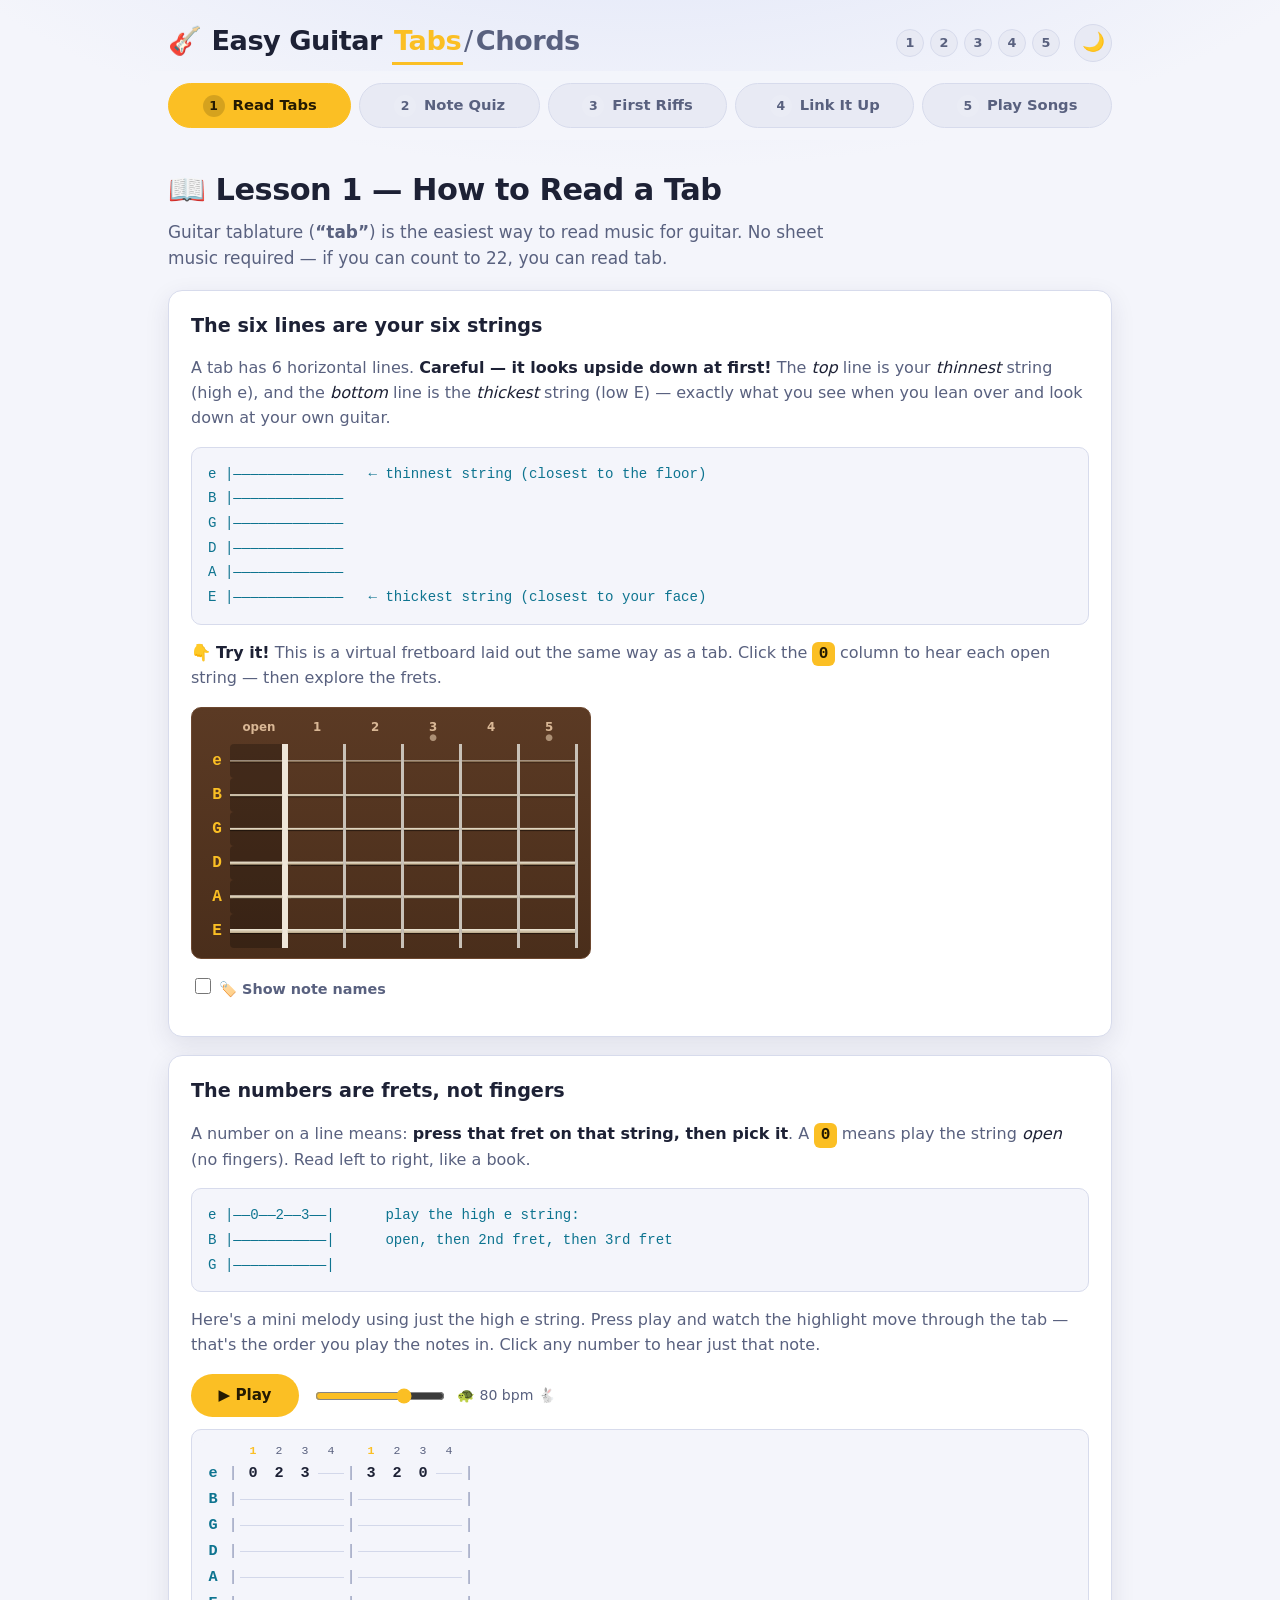
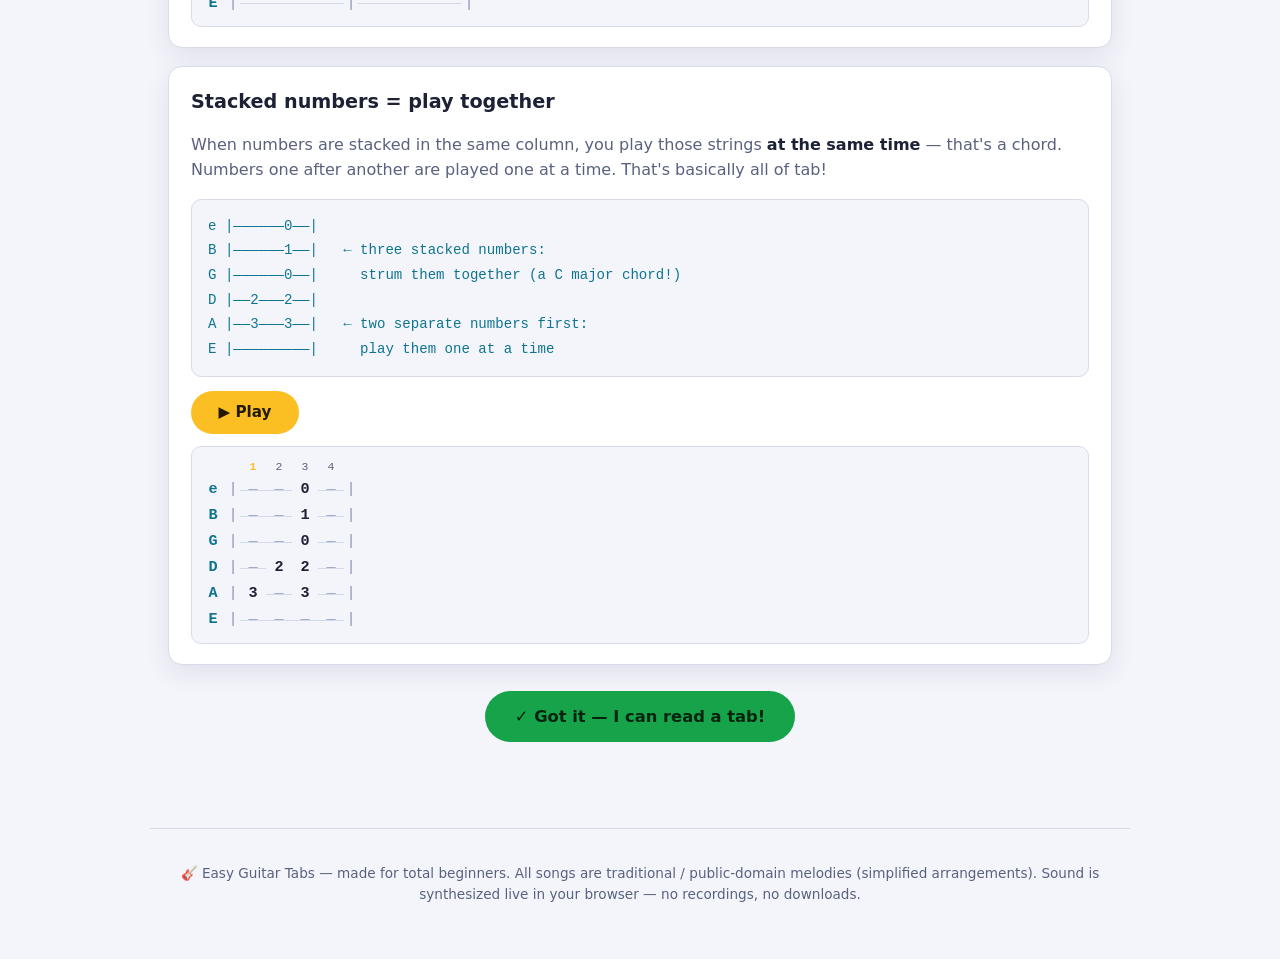
==== commit 5a14895f: "Add Chords learning track with Tabs/Chords switch in the title The title is now 'Easy Guitar Tabs/Ch" ====
--- a/index.html
+++ b/index.html
@@ -11,7 +11,11 @@
 <body>
 
 <header class="site-header">
-  <div class="logo">🎸 <span>Easy Guitar <em>Tabs</em></span></div>
+  <div class="logo">🎸 <span>Easy Guitar</span>
+    <span class="mode-switch" id="mode-switch" title="Choose what to learn">
+      <button data-mode="tabs" class="active">Tabs</button><span class="mode-slash">/</span><button data-mode="chords">Chords</button>
+    </span>
+  </div>
   <div class="header-right">
     <div class="progress-pips" id="progress-pips" title="Your lesson progress"></div>
     <button id="theme-toggle" class="theme-toggle" title="Switch to light mode" aria-label="Toggle light/dark mode">☀️</button>
@@ -208,6 +212,182 @@
     </div>
   </section>
 
+  <!-- ╔════════════════ CHORDS TRACK ════════════════╗ -->
+
+  <!-- ══════════════ CHORDS LESSON 1 : READING CHORD CHARTS ══════════════ -->
+  <section class="lesson" id="lesson-c1" hidden>
+    <h1>📖 Lesson 1 — How to Read a Chord Chart</h1>
+    <p class="lead">A <strong>chord</strong> is several notes played at once — the full, rich sound behind
+    every song you've ever sung along to. Chord charts show you exactly where your fingers go.</p>
+
+    <div class="card">
+      <h2>The chart is a photo of your fretboard</h2>
+      <p>Imagine standing your guitar upright and looking at the front of the neck — that's a chord chart.
+      <strong>Heads up: it's turned 90° from tab!</strong></p>
+      <ul class="explain-list">
+        <li>🪵 <strong>Vertical lines</strong> are strings — thickest (low&nbsp;E) on the <em>left</em>, thinnest (high&nbsp;e) on the right</li>
+        <li>➖ <strong>Horizontal lines</strong> are frets; the thick bar at the top is the nut</li>
+        <li>🟡 <strong>Dots</strong> show where to press. The number inside is <em>which finger</em>:
+            1&nbsp;=&nbsp;index, 2&nbsp;=&nbsp;middle, 3&nbsp;=&nbsp;ring, 4&nbsp;=&nbsp;pinky
+            <em>(unlike tab, where numbers mean frets!)</em></li>
+        <li>○ above a string = play it <strong>open</strong> &nbsp;·&nbsp; ✕ = <strong>don't play</strong> that string</li>
+      </ul>
+      <p>👇 <strong>Try it!</strong> This is E&nbsp;minor — the easiest chord on the guitar, and it sounds
+      moody and huge. Tap the chart to strum it.</p>
+      <div class="chord-row" id="chord-intro"></div>
+    </div>
+
+    <div class="card">
+      <h2>Meet your first three chords</h2>
+      <p>These three shapes already unlock real songs. Strum each one and listen to its character:
+      <strong>minor</strong> chords (Em, Am) sound moody, <strong>major</strong> chords (D) sound bright and happy.</p>
+      <div class="chord-row" id="chord-first-three"></div>
+      <p>💡 Press your fingertips down just behind the fret wire, and keep them curled so they don't
+      touch the neighbouring strings.</p>
+    </div>
+
+    <div class="card">
+      <h2>Chords in tab = stacked numbers</h2>
+      <p>Remember from the Tabs track: stacked numbers are played together. That's exactly what a strummed
+      chord looks like in tab — and here the chord names ride along on top. Press play:</p>
+      <div id="player-chord-demo"></div>
+    </div>
+
+    <div class="done-row">
+      <button class="btn btn-done" data-complete="c1">✓ Got it — I can read a chord chart!</button>
+    </div>
+  </section>
+
+  <!-- ══════════════ CHORDS LESSON 2 : CHORD QUIZ ══════════════ -->
+  <section class="lesson" id="lesson-c2" hidden>
+    <h1>🎯 Lesson 2 — Name That Chord!</h1>
+    <p class="lead">We show you a chord chart — you name it. Tap the chart to <em>hear</em> the chord for a
+    clue (minor = moody, major = bright). Get <strong>8 out of 10</strong> to pass.</p>
+
+    <div class="card quiz-card">
+      <div class="quiz-status">
+        <span id="cquiz-round">Ready?</span>
+        <span id="cquiz-score"></span>
+        <span id="cquiz-best"></span>
+      </div>
+      <div class="cquiz-stage">
+        <div id="cquiz-diagram"></div>
+        <div class="cquiz-side">
+          <p id="cquiz-instruction">Press <strong>Start</strong> and pick the right name for each chart.</p>
+          <div id="cquiz-options" class="cquiz-options"></div>
+          <div id="cquiz-feedback" class="quiz-feedback"></div>
+        </div>
+      </div>
+      <div class="quiz-controls">
+        <button class="btn btn-primary" id="cquiz-start">▶ Start Quiz</button>
+      </div>
+    </div>
+  </section>
+
+  <!-- ══════════════ CHORDS LESSON 3 : FIRST CHANGES ══════════════ -->
+  <section class="lesson" id="lesson-c3" hidden>
+    <h1>🤘 Lesson 3 — Your First Chord Changes</h1>
+    <p class="lead">Playing one chord is easy. <strong>Changing</strong> between chords without stopping —
+    that's the real skill. Loop these pairs slowly and keep the strums even, even if a change squeaks.</p>
+
+    <div class="card">
+      <h2>Change 1 · Em ↔ Am <span class="tag">the shape shifter</span></h2>
+      <p>Your two fingers keep the exact same shape — they just hop over one string set, and your index
+      finger joins in for Am. Watch the chord names above the tab as it plays.</p>
+      <div class="chord-row chord-row-mini" id="chords-emAm"></div>
+      <div id="player-emAm"></div>
+    </div>
+
+    <div class="card">
+      <h2>Change 2 · Am ↔ C <span class="tag">one finger moves</span></h2>
+      <p>The secret handshake of guitar: between Am and C, fingers 1 and 2 <strong>stay put</strong>.
+      Only your ring finger moves. Keep the anchored fingers pressed down the whole time.</p>
+      <div class="chord-row chord-row-mini" id="chords-amC"></div>
+      <div id="player-amC"></div>
+    </div>
+
+    <div class="card">
+      <h2>Change 3 · G ↔ D <span class="tag">the campfire change</span></h2>
+      <p>The most-played chord change in history. It's a bigger jump, so start extra slow —
+      aim your ring finger first and let the others fall in around it.</p>
+      <div class="chord-row chord-row-mini" id="chords-gD"></div>
+      <div id="player-gD"></div>
+    </div>
+
+    <div class="done-row">
+      <button class="btn btn-done" data-complete="c3">✓ I can change chords!</button>
+    </div>
+  </section>
+
+  <!-- ══════════════ CHORDS LESSON 4 : PROGRESSIONS ══════════════ -->
+  <section class="lesson" id="lesson-c4" hidden>
+    <h1>🔗 Lesson 4 — Build a Progression</h1>
+    <p class="lead">A <strong>progression</strong> is a repeating loop of chords — the engine of a song.
+    The trick to smooth progressions: start moving to the next chord <em>on the last strum</em> of the
+    current one. The beat never waits for you!</p>
+
+    <div class="card">
+      <h2>Step 1 · G → Em, on its own</h2>
+      <div id="player-gEm"></div>
+    </div>
+    <div class="card">
+      <h2>Step 2 · C → D, on its own</h2>
+      <div id="player-cD"></div>
+    </div>
+    <div class="card">
+      <h2>Step 3 · The Magic Four: G → Em → C → D</h2>
+      <p>Chain both changes into the famous “50s progression” — the loop behind hundreds of pop songs.
+      Turn on <strong>Loop</strong> and go around until the seams disappear.</p>
+      <div id="player-magic"></div>
+      <div class="trainer-row">
+        <label class="switch-label">
+          <input type="checkbox" id="c-speed-trainer">
+          <span>🚀 <strong>Speed Trainer</strong> — each time the loop repeats, tempo climbs +5% (up to 120%). How far can you keep up?</span>
+        </label>
+      </div>
+    </div>
+
+    <div class="done-row">
+      <button class="btn btn-done" data-complete="c4">✓ I can play a progression!</button>
+    </div>
+  </section>
+
+  <!-- ══════════════ CHORDS LESSON 5 : STRUM SONGS ══════════════ -->
+  <section class="lesson" id="lesson-c5" hidden>
+    <h1>🎵 Lesson 5 — Strum Real Songs</h1>
+    <p class="lead">Full songs, chords only: the names ride above the tab, one strum per beat.
+    Use <strong>Listen</strong> to hear it, then flip on <strong>🎮 Play-Along</strong> and tap
+    <kbd>Space</kbd> (or the big pad) on every strum. You get a count-in.</p>
+
+    <div class="song-picker" id="c-song-picker"></div>
+
+    <div class="card">
+      <div class="song-header">
+        <h2 id="c-song-title"></h2>
+        <div class="song-stars" id="c-song-stars" title="Your best play-along score"></div>
+      </div>
+      <p id="c-song-blurb" class="song-blurb"></p>
+      <div id="c-player-song"></div>
+
+      <div class="playalong-row">
+        <label class="switch-label">
+          <input type="checkbox" id="c-playalong-toggle">
+          <span>🎮 <strong>Play-Along Mode</strong> — you strum, we keep the beat</span>
+        </label>
+      </div>
+
+      <div id="c-playalong-ui" hidden>
+        <div class="pa-hud">
+          <div class="pa-stat"><span id="c-pa-combo">0</span><label>combo</label></div>
+          <div class="pa-msg" id="c-pa-msg">Press play, wait for the count-in…</div>
+          <div class="pa-stat"><span id="c-pa-score">0</span><label>points</label></div>
+        </div>
+        <button id="c-tap-pad" class="tap-pad">STRUM<small>or press Space</small></button>
+      </div>
+      <div id="c-pa-results" class="pa-results" hidden></div>
+    </div>
+  </section>
+
 </main>
 
 <footer class="site-footer">
@@ -216,6 +396,7 @@
 </footer>
 
 <script src="js/audio.js"></script>
+<script src="js/chords.js"></script>
 <script src="js/data.js"></script>
 <script src="js/fretboard.js"></script>
 <script src="js/tabplayer.js"></script>
--- a/css/style.css
+++ b/css/style.css
@@ -61,8 +61,21 @@
   display: flex; align-items: center; justify-content: space-between;
   max-width: 980px; margin: 0 auto; padding: 20px 18px 6px;
 }
-.logo { font-size: 1.7rem; font-weight: 800; letter-spacing: -0.5px; }
+.logo { font-size: 1.7rem; font-weight: 800; letter-spacing: -0.5px; display: flex; align-items: baseline; gap: 10px; flex-wrap: wrap; }
 .logo em { color: var(--amber); font-style: normal; }
+
+/* Tabs / Chords track switch, part of the title */
+.mode-switch { display: inline-flex; align-items: baseline; }
+.mode-switch button {
+  font: inherit; font-weight: 800; letter-spacing: -0.5px;
+  background: none; border: none; padding: 0 2px;
+  color: var(--ink-dim); cursor: pointer;
+  border-bottom: 3px solid transparent;
+  transition: color 0.15s;
+}
+.mode-switch button:hover { color: var(--ink); }
+.mode-switch button.active { color: var(--amber); border-bottom-color: var(--amber); cursor: default; }
+.mode-slash { color: var(--ink-dim); font-weight: 400; padding: 0 1px; }
 
 .header-right { display: flex; align-items: center; gap: 14px; }
 .theme-toggle {
@@ -252,6 +265,13 @@
 .tab-note::before { border-top-color: transparent; }
 .tab-note:hover { color: var(--amber); }
 .tab-note.plucked { color: var(--amber); transform: scale(1.3); transition: transform 0.15s; }
+
+.tab-chordname {
+  height: 24px;
+  display: grid; place-items: center;
+  color: var(--amber); font-weight: 800; font-size: 0.82rem;
+  white-space: nowrap; overflow: visible;
+}
 
 .tab-legend { position: sticky; left: 0; z-index: 3; background: var(--bg); }
 .tab-legend .tab-name { color: var(--blue); font-weight: 700; }
@@ -327,6 +347,67 @@
   background: rgba(240, 232, 216, 0.92); border-radius: 50%;
 }
 .fb-names-toggle { display: block; margin-top: 8px; }
+
+/* ── chord charts ─────────────────────────────────────────── */
+
+.explain-list { color: var(--ink-dim); line-height: 1.9; padding-left: 6px; list-style: none; }
+.explain-list strong { color: var(--ink); }
+
+.chord-row { display: flex; gap: 16px; flex-wrap: wrap; margin: 14px 0; }
+.chord-row-mini { margin-bottom: 4px; }
+
+.chord-card {
+  background: var(--bg);
+  border: 1px solid var(--card-edge);
+  border-radius: 12px;
+  padding: 10px 8px 8px;
+  cursor: pointer;
+  text-align: center;
+  transition: border-color 0.15s, transform 0.1s;
+  user-select: none;
+}
+.chord-card:hover { border-color: var(--amber-deep); }
+.chord-card:active { transform: scale(0.97); }
+.chord-card.strummed { animation: strum-pulse 0.4s ease-out; }
+@keyframes strum-pulse {
+  0% { box-shadow: 0 0 0 0 rgba(251, 191, 36, 0.65); }
+  100% { box-shadow: 0 0 0 14px rgba(251, 191, 36, 0); }
+}
+.chord-card svg.cd { width: 132px; height: auto; display: block; }
+.chord-row-mini .chord-card svg.cd { width: 106px; }
+
+.cd-name { fill: var(--ink); font-weight: 800; font-size: 17px; }
+.cd-marker { fill: var(--ink-dim); font-size: 12px; font-weight: 700; }
+.cd-mute { fill: var(--red); }
+.cd-nut { fill: var(--ink); }
+.cd-fret { stroke: var(--tab-bar-ink); stroke-width: 1; }
+.cd-string { stroke: var(--ink-dim); }
+.cd-dot { fill: var(--amber); }
+.cd-finger { fill: #241a02; font-weight: 800; font-size: 13px; }
+.cd-hint { color: var(--ink-dim); font-size: 0.7rem; margin-top: 4px; }
+
+/* ── chord quiz ───────────────────────────────────────────── */
+
+.cquiz-stage { display: flex; gap: 26px; flex-wrap: wrap; align-items: flex-start; }
+.cquiz-side { flex: 1 1 240px; }
+.cquiz-options {
+  display: grid;
+  grid-template-columns: repeat(2, minmax(90px, 130px));
+  gap: 10px;
+  margin: 12px 0;
+}
+.cquiz-options button {
+  font: inherit; font-weight: 800; font-size: 1.05rem;
+  padding: 12px 8px;
+  background: var(--bg-soft); color: var(--ink);
+  border: 1px solid var(--card-edge); border-radius: 12px;
+  cursor: pointer;
+  transition: border-color 0.15s, background 0.15s;
+}
+.cquiz-options button:hover:not(:disabled) { border-color: var(--amber-deep); }
+.cquiz-options button.correct { background: var(--green); border-color: var(--green); color: #06230f; }
+.cquiz-options button.wrong { background: var(--red); border-color: var(--red); color: #2b0505; }
+.cquiz-options button:disabled { cursor: default; }
 
 /* ── quiz ─────────────────────────────────────────────────── */
 
